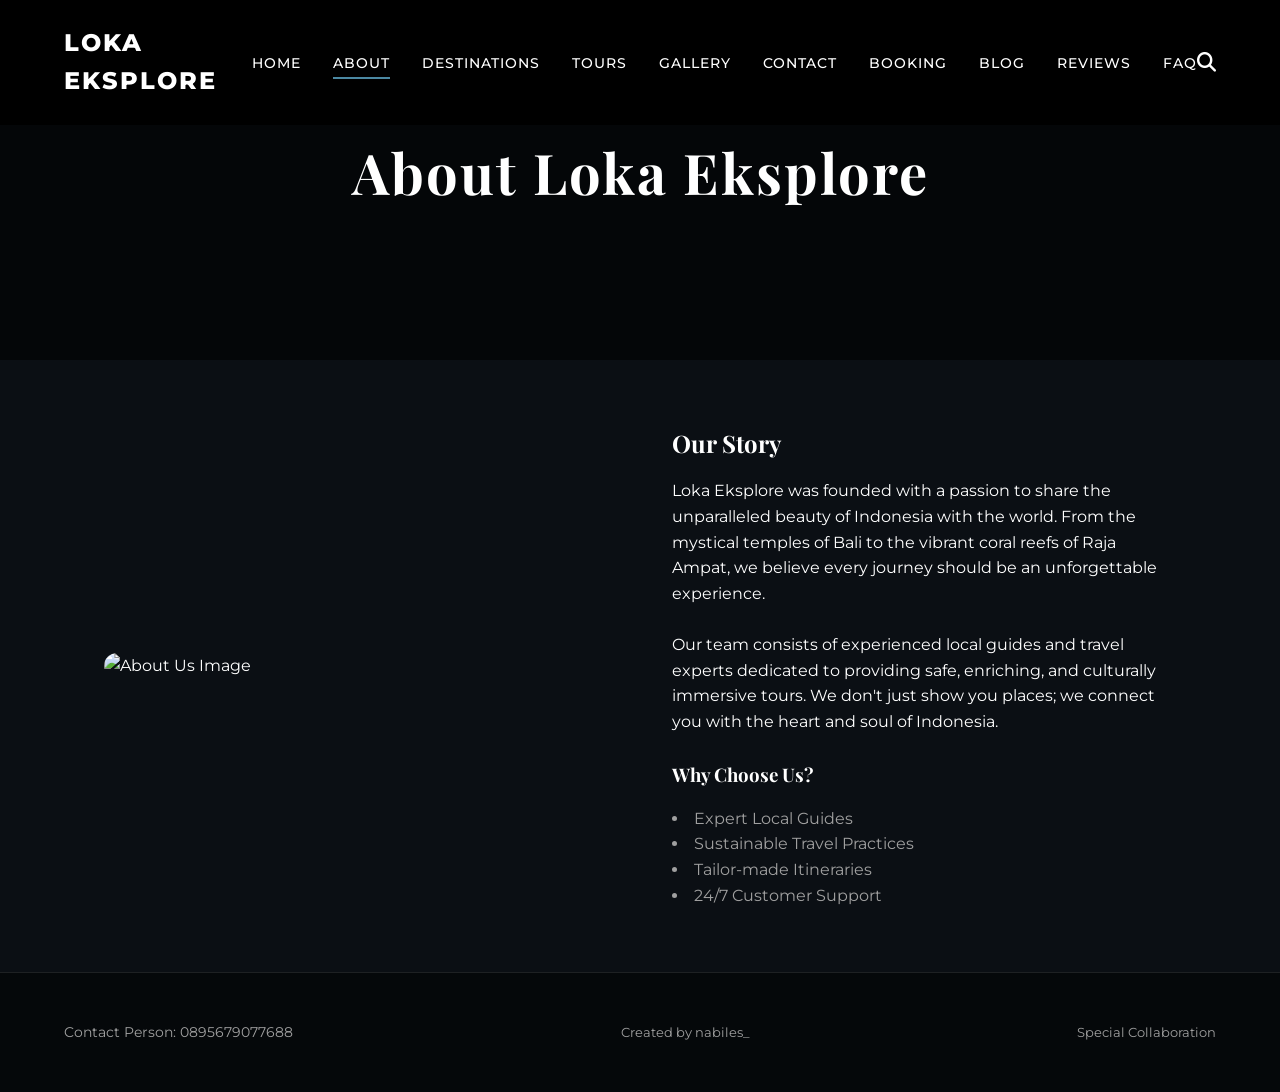
==== about.html @ 3d03f859 "feat: implement initial web pages and site styling for Loka Eksplore tourism platform" ====
<!DOCTYPE html>
<html lang="en">
<head>
    <meta charset="UTF-8">
    <meta name="viewport" content="width=device-width, initial-scale=1.0">
    <title>About Us | Loka Eksplore</title>
    <link rel="stylesheet" href="css/styles.css">
    <link rel="stylesheet" href="https://cdnjs.cloudflare.com/ajax/libs/font-awesome/6.4.0/css/all.min.css">
</head>
<body>

    <header style="background: rgba(0,0,0,0.9);">
        <div class="logo">Loka Eksplore</div>
        <nav>
            <ul>
                <li><a href="index.html">Home</a></li>
                <li><a href="about.html" class="active">About</a></li>
                <li><a href="destinations.html">Destinations</a></li>
                <li><a href="tours.html">Tours</a></li>
                <li><a href="gallery.html">Gallery</a></li>
                <li><a href="contact.html">Contact</a></li>
                <li><a href="booking.html">Booking</a></li>
                <li><a href="blog.html">Blog</a></li>
                <li><a href="reviews.html">Reviews</a></li>
                <li><a href="faq.html">FAQ</a></li>
            </ul>
        </nav>
        <div class="search-icon"><i class="fas fa-search"></i></div>
    </header>

    <main>
        <section class="inner-header" style="background-image: url('https://images.unsplash.com/photo-1555400038-63f5ba517a47?auto=format&fit=crop&w=1920&q=80');">
            <h1>About Loka Eksplore</h1>
        </section>

        <section class="container">
            <div style="display: flex; gap: 4rem; align-items: center; flex-wrap: wrap;">
                <div style="flex: 1; min-width: 300px;">
                    <img src="https://images.unsplash.com/photo-1518548419970-58e3b4079ab2?auto=format&fit=crop&w=800&q=80" alt="About Us Image" style="border-radius: 15px;">
                </div>
                <div style="flex: 1; min-width: 300px;">
                    <h2>Our Story</h2>
                    <p>Loka Eksplore was founded with a passion to share the unparalleled beauty of Indonesia with the world. From the mystical temples of Bali to the vibrant coral reefs of Raja Ampat, we believe every journey should be an unforgettable experience.</p>
                    <br>
                    <p>Our team consists of experienced local guides and travel experts dedicated to providing safe, enriching, and culturally immersive tours. We don't just show you places; we connect you with the heart and soul of Indonesia.</p>
                    <br>
                    <h3>Why Choose Us?</h3>
                    <ul style="list-style-position: inside; margin-top: 1rem; color: var(--text-secondary);">
                        <li>Expert Local Guides</li>
                        <li>Sustainable Travel Practices</li>
                        <li>Tailor-made Itineraries</li>
                        <li>24/7 Customer Support</li>
                    </ul>
                </div>
            </div>
        </section>
    </main>

    <footer>
        <div class="footer-contact">Contact Person: 0895679077688</div>
        <div class="footer-credits">Created by nabiles_</div>
        <div class="footer-credits">Special Collaboration</div>
    </footer>

</body>
</html>
---- css/styles.css ----
@import url('https://fonts.googleapis.com/css2?family=Montserrat:wght@300;400;500;600;700;800&family=Playfair+Display:wght@700&display=swap');

:root {
  --bg-color: #0b0f14;
  --text-primary: #ffffff;
  --text-secondary: #a0a0a0;
  --accent-color: #4b88a2;
  --accent-hover: #3a6b82;
  --glass-bg: rgba(255, 255, 255, 0.05);
  --glass-border: rgba(255, 255, 255, 0.1);
  --glass-blur: blur(10px);
  --font-main: 'Montserrat', sans-serif;
  --font-heading: 'Playfair Display', serif;
}

* {
  margin: 0;
  padding: 0;
  box-sizing: border-box;
}

html {
  scroll-behavior: smooth;
}

body {
  font-family: var(--font-main);
  background-color: var(--bg-color);
  color: var(--text-primary);
  line-height: 1.6;
  overflow-x: hidden;
}

/* Typography */
h1, h2, h3, h4, h5, h6 {
  font-family: var(--font-heading);
  font-weight: 700;
  margin-bottom: 1rem;
}

a {
  text-decoration: none;
  color: inherit;
  transition: color 0.3s ease;
}

a:hover {
  color: var(--accent-color);
}

img, video {
  max-width: 100%;
  height: auto;
  display: block;
}

/* Navigation */
header {
  position: fixed;
  top: 0;
  left: 0;
  width: 100%;
  padding: 1.5rem 5%;
  display: flex;
  justify-content: space-between;
  align-items: center;
  z-index: 1000;
  background: linear-gradient(to bottom, rgba(0,0,0,0.8), transparent);
  transition: background 0.3s ease;
}

.logo {
  font-size: 1.5rem;
  font-weight: 800;
  letter-spacing: 2px;
  text-transform: uppercase;
  color: #fff;
}

nav ul {
  display: flex;
  list-style: none;
  gap: 2rem;
}

nav a {
  font-size: 0.9rem;
  font-weight: 500;
  text-transform: uppercase;
  letter-spacing: 1px;
}

nav a.active {
  border-bottom: 2px solid var(--accent-color);
  padding-bottom: 5px;
}

.search-icon {
  font-size: 1.2rem;
  cursor: pointer;
}

/* Hero Section */
.hero {
  position: relative;
  height: 100vh;
  display: flex;
  flex-direction: column;
  justify-content: center;
  padding: 0 5%;
  background-image: url('https://images.unsplash.com/photo-1518548419970-58e3b4079ab2?auto=format&fit=crop&w=1920&q=80');
  background-size: cover;
  background-position: center;
  background-attachment: fixed;
}

.hero::before {
  content: '';
  position: absolute;
  top: 0; left: 0; width: 100%; height: 100%;
  background: linear-gradient(to right, rgba(0,0,0,0.7) 0%, rgba(0,0,0,0.2) 100%);
}

.hero-content {
  position: relative;
  z-index: 2;
  max-width: 800px;
}

.hero h1 {
  font-size: 5rem;
  line-height: 1.1;
  text-transform: uppercase;
  margin-bottom: 1.5rem;
  font-family: var(--font-main); /* Match image reference */
  font-weight: 800;
}

.hero p {
  font-size: 1.1rem;
  max-width: 600px;
  color: #e0e0e0;
  margin-bottom: 2rem;
}

/* Glassmorphism Search/Filter Bar */
.filter-bar {
  display: flex;
  align-items: center;
  background: var(--glass-bg);
  backdrop-filter: var(--glass-blur);
  -webkit-backdrop-filter: var(--glass-blur);
  border: 1px solid var(--glass-border);
  border-radius: 50px;
  padding: 0.5rem;
  width: max-content;
  margin: 2rem auto;
  position: relative;
  z-index: 10;
  transform: translateY(-50%);
}

.filter-item {
  padding: 1rem 2rem;
  border-right: 1px solid var(--glass-border);
  font-size: 0.9rem;
  font-weight: 600;
  text-transform: uppercase;
  cursor: pointer;
}

.filter-item:last-child {
  border-right: none;
}

.filter-btn {
  background: var(--accent-color);
  color: #fff;
  border: none;
  padding: 1rem 2rem;
  border-radius: 50px;
  font-weight: 600;
  text-transform: uppercase;
  cursor: pointer;
  transition: background 0.3s ease;
  margin-left: 1rem;
}

.filter-btn:hover {
  background: var(--accent-hover);
}

/* Scroll Card Area */
.scrolling-destinations {
  padding: 5rem 5%;
  background-color: var(--bg-color);
}

.scroll-container {
  display: flex;
  overflow-x: auto;
  scroll-snap-type: x mandatory;
  gap: 2rem;
  padding-bottom: 2rem;
  /* Hide scrollbar */
  scrollbar-width: none; /* Firefox */
}

.scroll-container::-webkit-scrollbar {
  display: none; /* Safari and Chrome */
}

.card {
  flex: 0 0 calc(33.333% - 1.33rem);
  scroll-snap-align: start;
  position: relative;
  border-radius: 15px;
  overflow: hidden;
  min-width: 300px;
  aspect-ratio: 3/4;
  cursor: pointer;
  transition: transform 0.3s ease;
}

.card:hover {
  transform: translateY(-10px);
}

.card img {
  width: 100%;
  height: 100%;
  object-fit: cover;
  transition: transform 0.5s ease;
}

.card:hover img {
  transform: scale(1.05);
}

.card-info {
  position: absolute;
  bottom: 0;
  left: 0;
  width: 100%;
  padding: 2rem 1.5rem;
  background: linear-gradient(to top, rgba(0,0,0,0.9), transparent);
}

.card-info h3 {
  font-size: 1.5rem;
  margin-bottom: 0.5rem;
  font-family: var(--font-main);
}

/* Video Section */
.video-section {
  padding: 5rem 5%;
  display: grid;
  grid-template-columns: 1fr 1fr;
  gap: 4rem;
  align-items: center;
}

.video-text h2 {
  font-size: 4rem;
  line-height: 1.1;
  text-transform: uppercase;
  font-family: var(--font-main);
  font-weight: 800;
  margin-bottom: 1.5rem;
}

.video-grid {
  display: grid;
  grid-template-rows: 1fr 1fr;
  gap: 1.5rem;
}

.video-card {
  position: relative;
  border-radius: 15px;
  overflow: hidden;
  aspect-ratio: 16/9;
}

.video-card img {
  width: 100%;
  height: 100%;
  object-fit: cover;
}

.play-btn {
  position: absolute;
  top: 50%;
  left: 50%;
  transform: translate(-50%, -50%);
  width: 60px;
  height: 60px;
  border: 2px solid #fff;
  border-radius: 50%;
  display: flex;
  justify-content: center;
  align-items: center;
  cursor: pointer;
  background: rgba(0,0,0,0.3);
  backdrop-filter: blur(5px);
  transition: all 0.3s ease;
}

.play-btn::after {
  content: '';
  width: 0;
  height: 0;
  border-top: 10px solid transparent;
  border-bottom: 10px solid transparent;
  border-left: 15px solid #fff;
  margin-left: 5px;
}

.play-btn:hover {
  background: var(--accent-color);
  border-color: var(--accent-color);
}

/* Generic Inner Page Header */
.inner-header {
  height: 40vh;
  display: flex;
  justify-content: center;
  align-items: center;
  background-size: cover;
  background-position: center;
  position: relative;
  text-align: center;
}

.inner-header::before {
  content: '';
  position: absolute;
  top: 0; left: 0; width: 100%; height: 100%;
  background: rgba(0,0,0,0.6);
}

.inner-header h1 {
  position: relative;
  z-index: 2;
  font-size: 3.5rem;
  letter-spacing: 2px;
}

/* Container for standard pages */
.container {
  max-width: 1200px;
  margin: 0 auto;
  padding: 4rem 5%;
}

/* Grids */
.grid-3 {
  display: grid;
  grid-template-columns: repeat(auto-fit, minmax(300px, 1fr));
  gap: 2rem;
}

/* Forms */
.form-container {
  background: var(--glass-bg);
  backdrop-filter: var(--glass-blur);
  border: 1px solid var(--glass-border);
  padding: 3rem;
  border-radius: 15px;
  max-width: 600px;
  margin: 0 auto;
}

.form-group {
  margin-bottom: 1.5rem;
}

.form-group label {
  display: block;
  margin-bottom: 0.5rem;
  font-weight: 500;
  color: var(--text-secondary);
}

.form-group input,
.form-group textarea,
.form-group select {
  width: 100%;
  padding: 1rem;
  background: rgba(255, 255, 255, 0.05);
  border: 1px solid var(--glass-border);
  border-radius: 8px;
  color: #fff;
  font-family: inherit;
  transition: border-color 0.3s ease;
}

.form-group input:focus,
.form-group textarea:focus,
.form-group select:focus {
  outline: none;
  border-color: var(--accent-color);
}

.btn-submit {
  width: 100%;
  padding: 1rem;
  background: var(--accent-color);
  color: #fff;
  border: none;
  border-radius: 8px;
  font-size: 1rem;
  font-weight: 600;
  cursor: pointer;
  transition: background 0.3s ease;
}

.btn-submit:hover {
  background: var(--accent-hover);
}

/* Tables for Booking/Tours details */
.data-table {
  width: 100%;
  border-collapse: collapse;
  margin-top: 2rem;
}

.data-table th, .data-table td {
  padding: 1rem;
  text-align: left;
  border-bottom: 1px solid var(--glass-border);
}

.data-table th {
  background: rgba(255,255,255,0.05);
  color: var(--accent-color);
}

/* Footer */
footer {
  background-color: #05080a;
  padding: 3rem 5%;
  display: flex;
  justify-content: space-between;
  align-items: center;
  border-top: 1px solid var(--glass-border);
  flex-wrap: wrap;
  gap: 1rem;
}

.footer-contact {
  font-size: 0.9rem;
  color: var(--text-secondary);
}

.footer-credits {
  font-size: 0.8rem;
  color: var(--text-secondary);
}

/* Responsive */
@media (max-width: 900px) {
  .hero h1 { font-size: 3.5rem; }
  .video-section { grid-template-columns: 1fr; }
  .filter-bar { flex-direction: column; width: 90%; border-radius: 15px; }
  .filter-item { border-right: none; border-bottom: 1px solid var(--glass-border); width: 100%; text-align: center; }
  .filter-btn { margin: 1rem 0 0 0; width: 100%; }
}

@media (max-width: 768px) {
  nav ul { display: none; /* Simplification for mobile, usually needs JS toggle */ }
  .card { flex: 0 0 calc(100% - 2rem); }
}
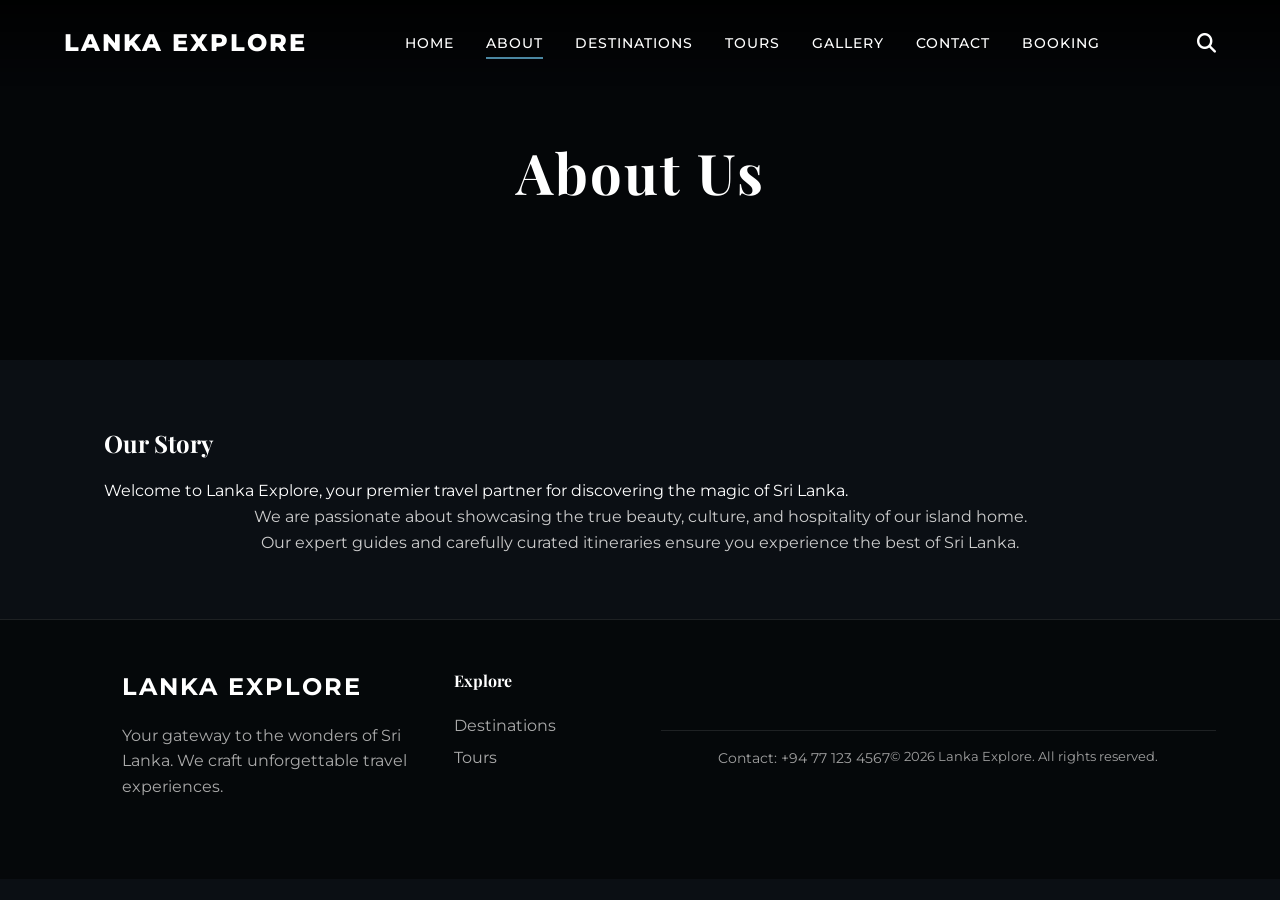
==== commit bf02433a: "feat: add site navigation pages including booking, tours, reviews, and blog sections" ====
--- a/about.html
+++ b/about.html
@@ -3,14 +3,14 @@
 <head>
     <meta charset="UTF-8">
     <meta name="viewport" content="width=device-width, initial-scale=1.0">
-    <title>About Us | Loka Eksplore</title>
+    <title>About Us | Lanka Explore</title>
     <link rel="stylesheet" href="css/styles.css">
     <link rel="stylesheet" href="https://cdnjs.cloudflare.com/ajax/libs/font-awesome/6.4.0/css/all.min.css">
 </head>
 <body>
 
-    <header style="background: rgba(0,0,0,0.9);">
-        <div class="logo">Loka Eksplore</div>
+    <header>
+        <div class="logo">Lanka Explore</div>
         <nav>
             <ul>
                 <li><a href="index.html">Home</a></li>
@@ -20,47 +20,45 @@
                 <li><a href="gallery.html">Gallery</a></li>
                 <li><a href="contact.html">Contact</a></li>
                 <li><a href="booking.html">Booking</a></li>
-                <li><a href="blog.html">Blog</a></li>
-                <li><a href="reviews.html">Reviews</a></li>
-                <li><a href="faq.html">FAQ</a></li>
             </ul>
         </nav>
         <div class="search-icon"><i class="fas fa-search"></i></div>
     </header>
 
     <main>
-        <section class="inner-header" style="background-image: url('https://images.unsplash.com/photo-1555400038-63f5ba517a47?auto=format&fit=crop&w=1920&q=80');">
-            <h1>About Loka Eksplore</h1>
+        <section class="inner-header" style="background-image: url('https://upload.wikimedia.org/wikipedia/commons/thumb/e/eb/SL_Kandy_asv2020-01_img33_Sacred_Tooth_Temple.jpg/1920px-SL_Kandy_asv2020-01_img33_Sacred_Tooth_Temple.jpg');">
+            <h1>About Us</h1>
         </section>
 
         <section class="container">
-            <div style="display: flex; gap: 4rem; align-items: center; flex-wrap: wrap;">
-                <div style="flex: 1; min-width: 300px;">
-                    <img src="https://images.unsplash.com/photo-1518548419970-58e3b4079ab2?auto=format&fit=crop&w=800&q=80" alt="About Us Image" style="border-radius: 15px;">
-                </div>
-                <div style="flex: 1; min-width: 300px;">
-                    <h2>Our Story</h2>
-                    <p>Loka Eksplore was founded with a passion to share the unparalleled beauty of Indonesia with the world. From the mystical temples of Bali to the vibrant coral reefs of Raja Ampat, we believe every journey should be an unforgettable experience.</p>
-                    <br>
-                    <p>Our team consists of experienced local guides and travel experts dedicated to providing safe, enriching, and culturally immersive tours. We don't just show you places; we connect you with the heart and soul of Indonesia.</p>
-                    <br>
-                    <h3>Why Choose Us?</h3>
-                    <ul style="list-style-position: inside; margin-top: 1rem; color: var(--text-secondary);">
-                        <li>Expert Local Guides</li>
-                        <li>Sustainable Travel Practices</li>
-                        <li>Tailor-made Itineraries</li>
-                        <li>24/7 Customer Support</li>
-                    </ul>
-                </div>
+            <div class="section-title">
+                <h2>Our Story</h2>
+                <p>Welcome to Lanka Explore, your premier travel partner for discovering the magic of Sri Lanka.</p>
+            </div>
+            <div style="max-width: 800px; margin: 0 auto; text-align: center; color: #ccc;">
+                <p>We are passionate about showcasing the true beauty, culture, and hospitality of our island home. Our expert guides and carefully curated itineraries ensure you experience the best of Sri Lanka.</p>
             </div>
         </section>
     </main>
 
     <footer>
-        <div class="footer-contact">Contact Person: 0895679077688</div>
-        <div class="footer-credits">Created by nabiles_</div>
-        <div class="footer-credits">Special Collaboration</div>
+        <div class="footer-content" style="display:flex; justify-content:space-between; flex-wrap:wrap; gap:2rem; margin-bottom:2rem; padding:0 5%;">
+            <div class="footer-brand" style="max-width:300px;">
+                <span class="logo" style="color:white; font-size:1.5rem; font-weight:bold;">Lanka Explore</span>
+                <p style="color:#aaa; margin-top:1rem;">Your gateway to the wonders of Sri Lanka. We craft unforgettable travel experiences.</p>
+            </div>
+            <div class="footer-col">
+                <h4 style="color:white; margin-bottom:1rem;">Explore</h4>
+                <ul style="list-style:none; padding:0; line-height:2;">
+                    <li><a href="destinations.html" style="color:#aaa; text-decoration:none;">Destinations</a></li>
+                    <li><a href="tours.html" style="color:#aaa; text-decoration:none;">Tours</a></li>
+                </ul>
+            </div>
+        </div>
+        <div class="footer-bottom" style="display:flex; justify-content:space-between; border-top:1px solid rgba(255,255,255,0.1); padding:1rem 5% 0; color:#aaa; font-size:0.9rem;">
+            <div class="footer-contact">Contact: +94 77 123 4567</div>
+            <div class="footer-credits">&copy; 2026 Lanka Explore. All rights reserved.</div>
+        </div>
     </footer>
-
 </body>
 </html>
--- a/css/styles.css
+++ b/css/styles.css
@@ -107,40 +107,223 @@
   display: flex;
   flex-direction: column;
   justify-content: center;
+  align-items: center;
+  text-align: center;
   padding: 0 5%;
-  background-image: url('https://images.unsplash.com/photo-1518548419970-58e3b4079ab2?auto=format&fit=crop&w=1920&q=80');
-  background-size: cover;
-  background-position: center;
-  background-attachment: fixed;
+  overflow: hidden;
+  background-color: var(--bg-color);
+}
+
+.hero-video {
+  position: absolute;
+  top: 50%;
+  left: 50%;
+  min-width: 100%;
+  min-height: 100%;
+  width: auto;
+  height: auto;
+  object-fit: cover;
+  transform: translate(-50%, -50%);
+  z-index: 0;
+}
+
+.mute-btn {
+  position: absolute;
+  bottom: 40px;
+  right: 40px;
+  z-index: 10;
+  background: rgba(255, 255, 255, 0.1);
+  backdrop-filter: blur(10px);
+  -webkit-backdrop-filter: blur(10px);
+  border: 1px solid rgba(255,255,255,0.3);
+  color: white;
+  width: 50px;
+  height: 50px;
+  border-radius: 50%;
+  cursor: pointer;
+  display: flex;
+  justify-content: center;
+  align-items: center;
+  font-size: 1.2rem;
+  transition: all 0.3s ease;
+}
+
+.mute-btn:hover {
+  background: rgba(255, 255, 255, 0.3);
+  transform: scale(1.1);
 }
 
 .hero::before {
   content: '';
   position: absolute;
   top: 0; left: 0; width: 100%; height: 100%;
-  background: linear-gradient(to right, rgba(0,0,0,0.7) 0%, rgba(0,0,0,0.2) 100%);
+  background: rgba(0,0,0,0.5);
+  z-index: 1;
 }
 
 .hero-content {
   position: relative;
   z-index: 2;
-  max-width: 800px;
-}
-
-.hero h1 {
-  font-size: 5rem;
-  line-height: 1.1;
+  max-width: 900px;
+  display: flex;
+  flex-direction: column;
+  align-items: center;
+}
+
+.hero-badge {
+  display: inline-block;
+  padding: 8px 20px;
+  background: rgba(255, 255, 255, 0.1);
+  backdrop-filter: blur(10px);
+  -webkit-backdrop-filter: blur(10px);
+  border: 1px solid rgba(255, 255, 255, 0.2);
+  border-radius: 30px;
+  font-size: 0.9rem;
+  font-weight: 600;
+  text-transform: uppercase;
+  letter-spacing: 2px;
+  margin-bottom: 2rem;
+}
+
+.hero-title {
+  font-size: 6rem;
+  line-height: 1;
+  font-family: var(--font-main);
+  font-weight: 800;
   text-transform: uppercase;
   margin-bottom: 1.5rem;
-  font-family: var(--font-main); /* Match image reference */
+  text-shadow: 0 4px 20px rgba(0, 0, 0, 0.5);
+}
+
+.hero-title-sub {
+  display: block;
+  font-size: 2.5rem;
+  font-weight: 300;
+  letter-spacing: 15px;
+  margin-top: 10px;
+  margin-right: -15px;
+}
+
+.hero-subtitle {
+  font-size: 1.2rem;
+  color: #e0e0e0;
+  margin-bottom: 3rem;
+  max-width: 700px;
+  text-shadow: 0 2px 10px rgba(0, 0, 0, 0.5);
+}
+
+.hero-cta {
+  display: flex;
+  gap: 1.5rem;
+  margin-bottom: 4rem;
+  justify-content: center;
+}
+
+.btn-primary-hero {
+  background: var(--accent-color);
+  color: white;
+  padding: 15px 35px;
+  border-radius: 50px;
+  font-weight: 600;
+  text-transform: uppercase;
+  letter-spacing: 1px;
+  transition: all 0.3s ease;
+  display: flex;
+  align-items: center;
+  gap: 10px;
+}
+
+.btn-primary-hero:hover {
+  background: var(--accent-hover);
+  transform: translateY(-3px);
+  box-shadow: 0 10px 20px rgba(0, 0, 0, 0.3);
+}
+
+.btn-secondary-hero {
+  background: rgba(255, 255, 255, 0.1);
+  backdrop-filter: blur(10px);
+  -webkit-backdrop-filter: blur(10px);
+  border: 1px solid rgba(255, 255, 255, 0.2);
+  color: white;
+  padding: 15px 35px;
+  border-radius: 50px;
+  font-weight: 600;
+  text-transform: uppercase;
+  letter-spacing: 1px;
+  transition: all 0.3s ease;
+  display: flex;
+  align-items: center;
+  gap: 10px;
+}
+
+.btn-secondary-hero:hover {
+  background: rgba(255, 255, 255, 0.2);
+  transform: translateY(-3px);
+  box-shadow: 0 10px 20px rgba(0, 0, 0, 0.3);
+}
+
+.hero-stats {
+  display: flex;
+  gap: 2.5rem;
+  align-items: center;
+  background: rgba(0, 0, 0, 0.4);
+  backdrop-filter: blur(10px);
+  -webkit-backdrop-filter: blur(10px);
+  padding: 20px 40px;
+  border-radius: 20px;
+  border: 1px solid rgba(255, 255, 255, 0.1);
+  box-shadow: 0 10px 30px rgba(0,0,0,0.3);
+}
+
+.hero-stat {
+  display: flex;
+  flex-direction: column;
+}
+
+.stat-num {
+  font-size: 1.8rem;
   font-weight: 800;
-}
-
-.hero p {
-  font-size: 1.1rem;
-  max-width: 600px;
-  color: #e0e0e0;
-  margin-bottom: 2rem;
+  color: var(--accent-color);
+}
+
+.stat-label {
+  font-size: 0.8rem;
+  text-transform: uppercase;
+  letter-spacing: 1px;
+  color: #ccc;
+}
+
+.hero-stat-divider {
+  width: 1px;
+  height: 40px;
+  background: rgba(255, 255, 255, 0.2);
+}
+
+.hero-scroll-hint {
+  position: absolute;
+  bottom: 30px;
+  left: 50%;
+  transform: translateX(-50%);
+  display: flex;
+  flex-direction: column;
+  align-items: center;
+  gap: 10px;
+  z-index: 2;
+  opacity: 0.8;
+  animation: bounce 2s infinite;
+  font-size: 0.9rem;
+  text-transform: uppercase;
+  letter-spacing: 2px;
+}
+
+.hero-scroll-icon {
+  font-size: 1.5rem;
+}
+
+@keyframes bounce {
+  0%, 20%, 50%, 80%, 100% { transform: translateY(0) translateX(-50%); }
+  40% { transform: translateY(-10px) translateX(-50%); }
+  60% { transform: translateY(-5px) translateX(-50%); }
 }
 
 /* Glassmorphism Search/Filter Bar */
@@ -463,7 +646,11 @@
 
 /* Responsive */
 @media (max-width: 900px) {
-  .hero h1 { font-size: 3.5rem; }
+  .hero-title { font-size: 4rem; }
+  .hero-title-sub { font-size: 1.8rem; letter-spacing: 10px; margin-right: -10px; }
+  .hero-subtitle { font-size: 1rem; }
+  .hero-stats { flex-direction: column; gap: 1rem; padding: 15px; }
+  .hero-stat-divider { width: 100%; height: 1px; }
   .video-section { grid-template-columns: 1fr; }
   .filter-bar { flex-direction: column; width: 90%; border-radius: 15px; }
   .filter-item { border-right: none; border-bottom: 1px solid var(--glass-border); width: 100%; text-align: center; }
@@ -471,6 +658,10 @@
 }
 
 @media (max-width: 768px) {
+  .hero-title { font-size: 3rem; }
+  .hero-title-sub { font-size: 1.2rem; letter-spacing: 5px; margin-right: -5px; }
+  .hero-cta { flex-direction: column; width: 100%; }
+  .btn-primary-hero, .btn-secondary-hero { width: 100%; justify-content: center; }
   nav ul { display: none; /* Simplification for mobile, usually needs JS toggle */ }
   .card { flex: 0 0 calc(100% - 2rem); }
 }
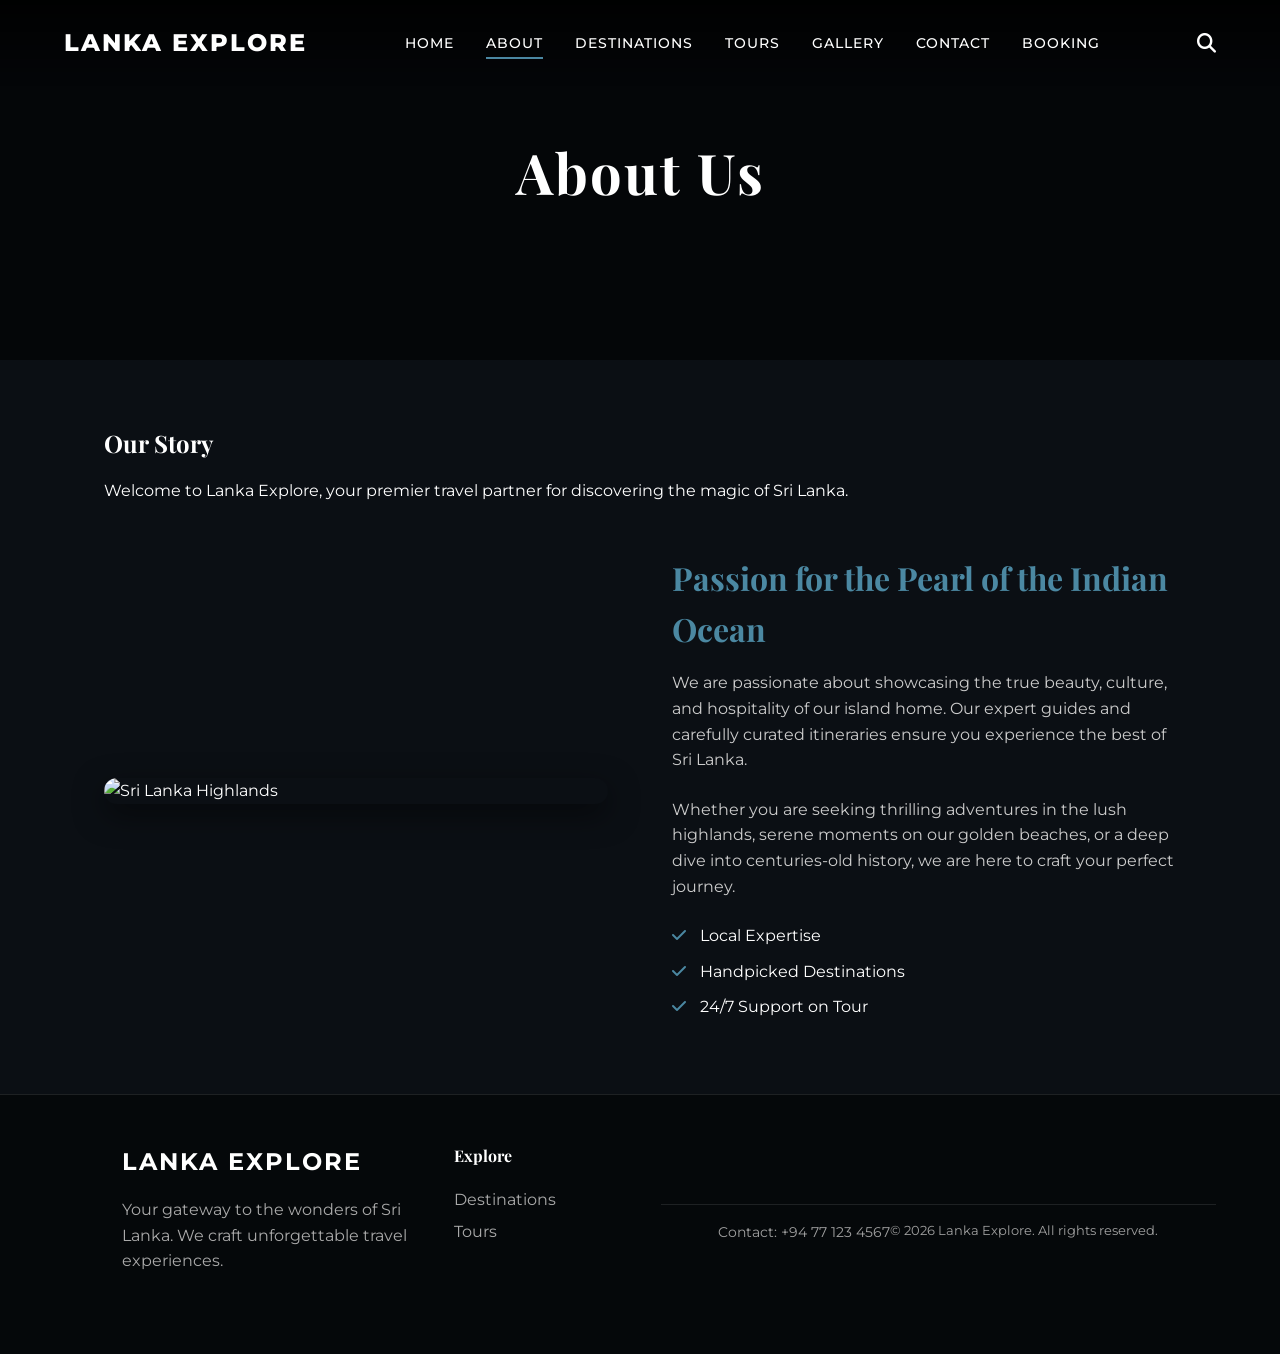
==== commit dcd1e062: "feat: update site pages with new layouts, responsive image grids, and blog article content" ====
--- a/about.html
+++ b/about.html
@@ -26,7 +26,7 @@
     </header>
 
     <main>
-        <section class="inner-header" style="background-image: url('https://upload.wikimedia.org/wikipedia/commons/thumb/e/eb/SL_Kandy_asv2020-01_img33_Sacred_Tooth_Temple.jpg/1920px-SL_Kandy_asv2020-01_img33_Sacred_Tooth_Temple.jpg');">
+        <section class="inner-header" style="background-image: url('https://upload.wikimedia.org/wikipedia/commons/thumb/e/e6/Sigiriya_%28141688197%29.jpeg/1920px-Sigiriya_%28141688197%29.jpeg');">
             <h1>About Us</h1>
         </section>
 
@@ -35,8 +35,21 @@
                 <h2>Our Story</h2>
                 <p>Welcome to Lanka Explore, your premier travel partner for discovering the magic of Sri Lanka.</p>
             </div>
-            <div style="max-width: 800px; margin: 0 auto; text-align: center; color: #ccc;">
-                <p>We are passionate about showcasing the true beauty, culture, and hospitality of our island home. Our expert guides and carefully curated itineraries ensure you experience the best of Sri Lanka.</p>
+            
+            <div style="display: grid; grid-template-columns: 1fr 1fr; gap: 4rem; align-items: center; margin-top: 3rem;">
+                <div>
+                    <img src="https://upload.wikimedia.org/wikipedia/commons/thumb/c/c6/NuwaraEliya_from_top.jpg/800px-NuwaraEliya_from_top.jpg" alt="Sri Lanka Highlands" style="border-radius: 15px; box-shadow: 0 10px 30px rgba(0,0,0,0.5);">
+                </div>
+                <div>
+                    <h3 style="font-size: 2rem; color: var(--accent-color); margin-bottom: 1rem;">Passion for the Pearl of the Indian Ocean</h3>
+                    <p style="color: #ccc; margin-bottom: 1.5rem;">We are passionate about showcasing the true beauty, culture, and hospitality of our island home. Our expert guides and carefully curated itineraries ensure you experience the best of Sri Lanka.</p>
+                    <p style="color: #ccc; margin-bottom: 1.5rem;">Whether you are seeking thrilling adventures in the lush highlands, serene moments on our golden beaches, or a deep dive into centuries-old history, we are here to craft your perfect journey.</p>
+                    <ul style="list-style: none; color: #fff;">
+                        <li style="margin-bottom: 10px;"><i class="fas fa-check" style="color: var(--accent-color); margin-right: 10px;"></i> Local Expertise</li>
+                        <li style="margin-bottom: 10px;"><i class="fas fa-check" style="color: var(--accent-color); margin-right: 10px;"></i> Handpicked Destinations</li>
+                        <li style="margin-bottom: 10px;"><i class="fas fa-check" style="color: var(--accent-color); margin-right: 10px;"></i> 24/7 Support on Tour</li>
+                    </ul>
+                </div>
             </div>
         </section>
     </main>
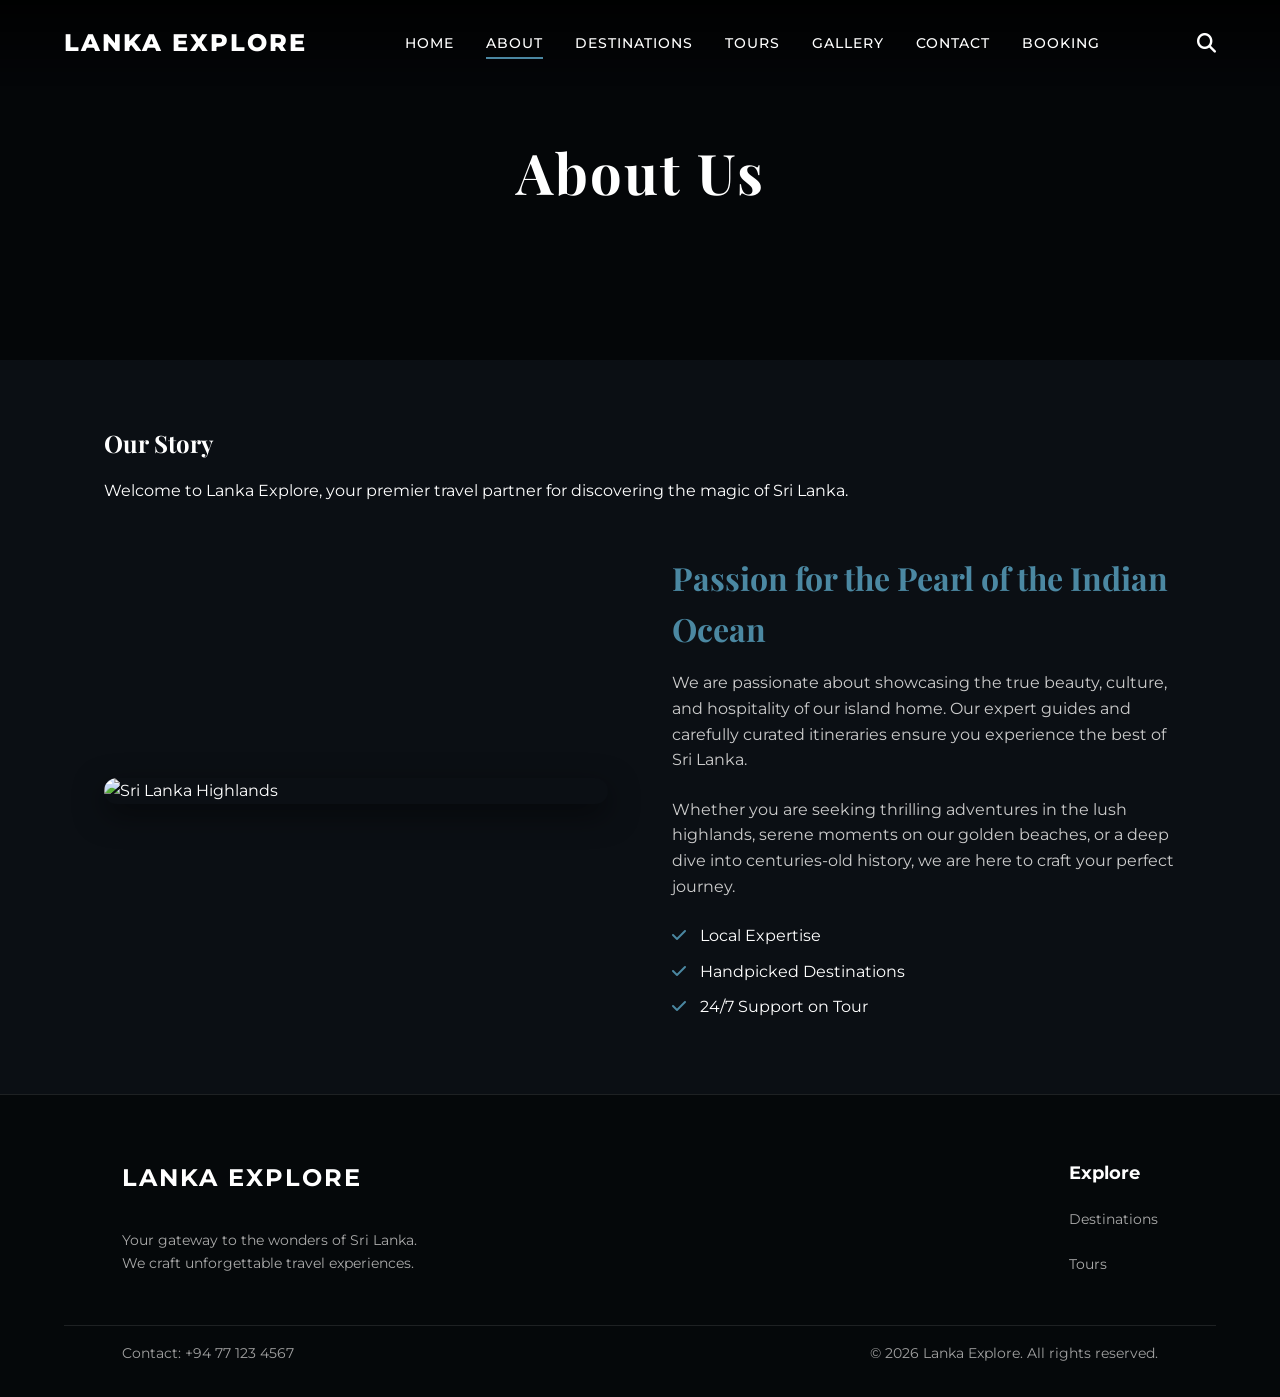
==== commit 4abd5d58: "refactor: update Wikimedia image source URLs to direct paths and initialize new external stylesheet." ====
--- a/about.html
+++ b/about.html
@@ -26,7 +26,7 @@
     </header>
 
     <main>
-        <section class="inner-header" style="background-image: url('https://upload.wikimedia.org/wikipedia/commons/thumb/e/e6/Sigiriya_%28141688197%29.jpeg/1920px-Sigiriya_%28141688197%29.jpeg');">
+        <section class="inner-header" style="background-image: url('https://upload.wikimedia.org/wikipedia/commons/e/e6/Sigiriya_%28141688197%29.jpeg');">
             <h1>About Us</h1>
         </section>
 
@@ -38,7 +38,7 @@
             
             <div style="display: grid; grid-template-columns: 1fr 1fr; gap: 4rem; align-items: center; margin-top: 3rem;">
                 <div>
-                    <img src="https://upload.wikimedia.org/wikipedia/commons/thumb/c/c6/NuwaraEliya_from_top.jpg/800px-NuwaraEliya_from_top.jpg" alt="Sri Lanka Highlands" style="border-radius: 15px; box-shadow: 0 10px 30px rgba(0,0,0,0.5);">
+                    <img src="https://upload.wikimedia.org/wikipedia/commons/c/c6/NuwaraEliya_from_top.jpg" alt="Sri Lanka Highlands" style="border-radius: 15px; box-shadow: 0 10px 30px rgba(0,0,0,0.5);">
                 </div>
                 <div>
                     <h3 style="font-size: 2rem; color: var(--accent-color); margin-bottom: 1rem;">Passion for the Pearl of the Indian Ocean</h3>
--- a/css/styles.css
+++ b/css/styles.css
@@ -625,11 +625,65 @@
 /* Footer */
 footer {
   background-color: #05080a;
-  padding: 3rem 5%;
+  padding: 4rem 5% 2rem;
+  border-top: 1px solid var(--glass-border);
+}
+
+.footer-content {
+  display: grid;
+  grid-template-columns: 2fr 1fr 1fr 1fr;
+  gap: 3rem;
+  margin-bottom: 3rem;
+}
+
+.footer-brand .logo {
+  font-size: 1.5rem;
+  font-weight: 800;
+  letter-spacing: 2px;
+  color: #fff;
+  display: inline-block;
+  margin-bottom: 1rem;
+}
+
+.footer-brand p {
+  color: var(--text-secondary);
+  font-size: 0.9rem;
+  line-height: 1.6;
+}
+
+.footer-col h4 {
+  color: #fff;
+  font-size: 1.1rem;
+  margin-bottom: 1.5rem;
+  font-family: var(--font-main);
+}
+
+.footer-col ul {
+  list-style: none;
+  padding: 0;
+}
+
+.footer-col ul li {
+  margin-bottom: 0.8rem;
+}
+
+.footer-col ul li a {
+  color: var(--text-secondary);
+  text-decoration: none;
+  font-size: 0.9rem;
+  transition: color 0.3s ease;
+}
+
+.footer-col ul li a:hover {
+  color: var(--accent-color);
+}
+
+.footer-bottom {
   display: flex;
   justify-content: space-between;
   align-items: center;
-  border-top: 1px solid var(--glass-border);
+  padding-top: 2rem;
+  border-top: 1px solid rgba(255,255,255,0.1);
   flex-wrap: wrap;
   gap: 1rem;
 }
@@ -640,8 +694,24 @@
 }
 
 .footer-credits {
-  font-size: 0.8rem;
+  font-size: 0.9rem;
   color: var(--text-secondary);
+}
+
+@media (max-width: 900px) {
+  .footer-content {
+    grid-template-columns: 1fr 1fr;
+  }
+}
+
+@media (max-width: 600px) {
+  .footer-content {
+    grid-template-columns: 1fr;
+  }
+  .footer-bottom {
+    flex-direction: column;
+    text-align: center;
+  }
 }
 
 /* Responsive */
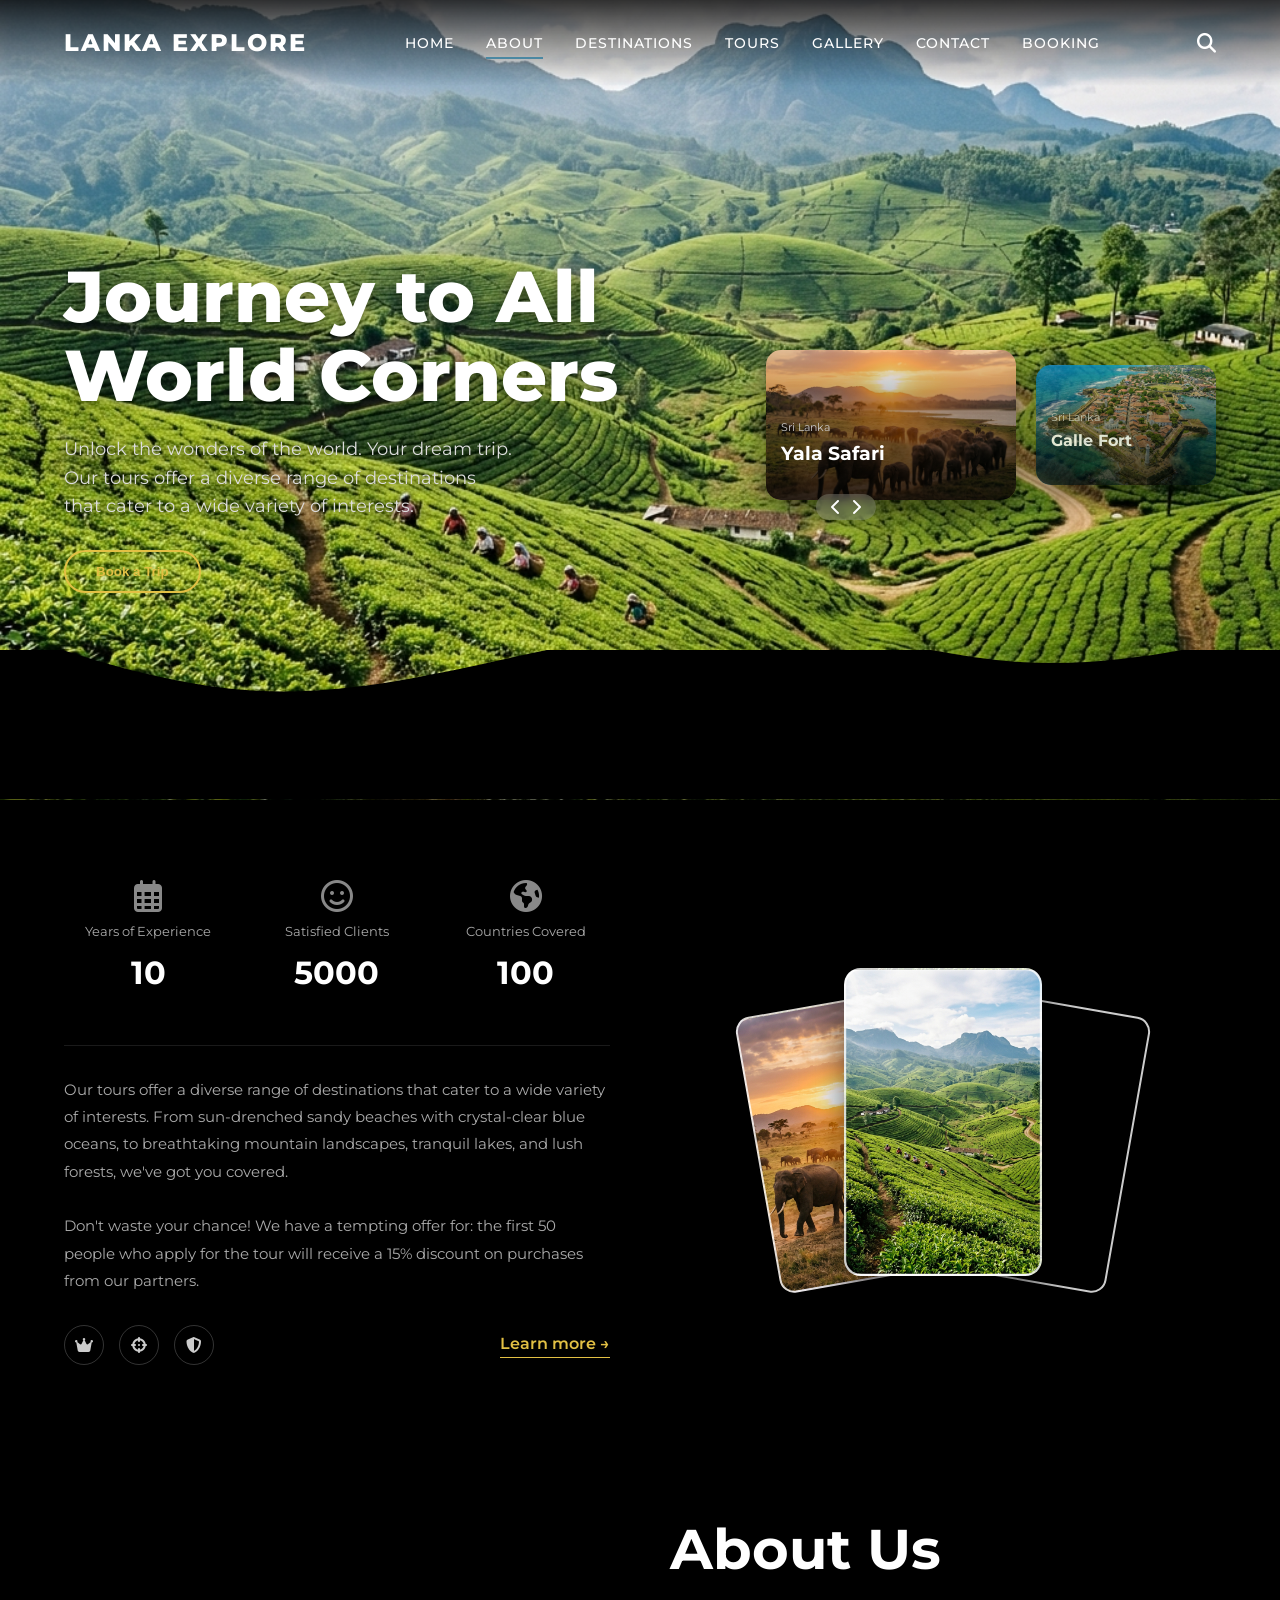
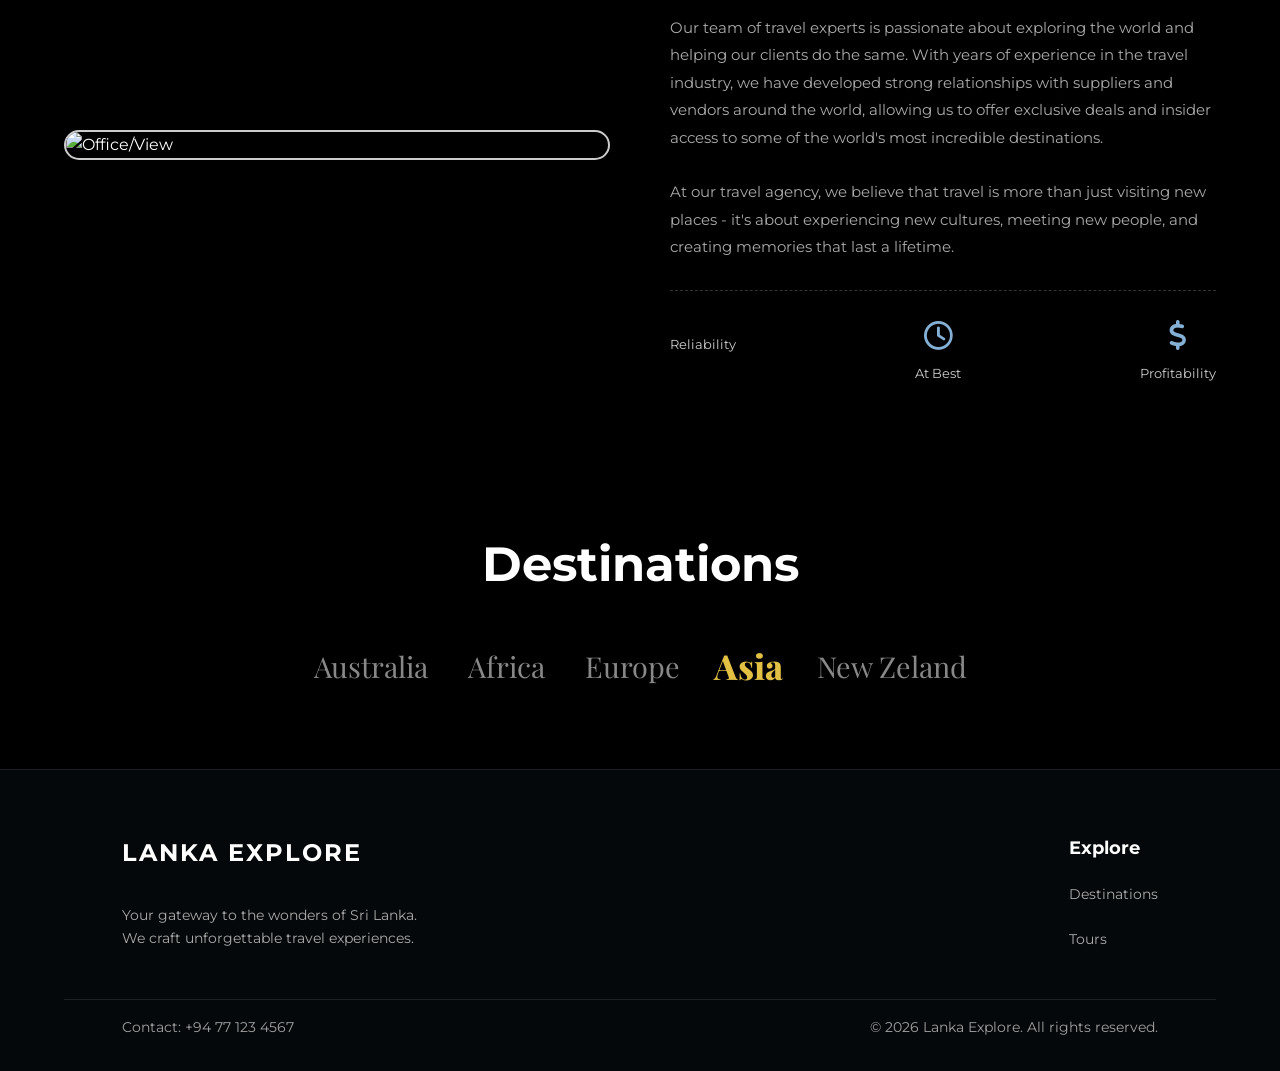
==== commit 6e267c37: "enhancement 2" ====
--- a/about.html
+++ b/about.html
@@ -25,31 +25,346 @@
         <div class="search-icon"><i class="fas fa-search"></i></div>
     </header>
 
-    <main>
-        <section class="inner-header" style="background-image: url('https://upload.wikimedia.org/wikipedia/commons/e/e6/Sigiriya_%28141688197%29.jpeg');">
-            <h1>About Us</h1>
+    <main style="background-color: #000000; color: #fff;">
+        <style>
+            body.page-with-bg { background: #000000 !important; }
+            .page-bg-overlay { display: none !important; }
+            
+            /* HERO SECTION */
+            .about-hero {
+                position: relative;
+                min-height: 800px;
+                padding: 150px 5% 100px;
+                background: url('assert/srilanka_greenery.png') center/cover;
+                display: flex;
+                align-items: center;
+                overflow: hidden;
+            }
+            .about-hero::after {
+                content: '';
+                position: absolute;
+                bottom: 0; left: 0; width: 100%; height: 150px;
+                background: url('data:image/svg+xml;utf8,<svg viewBox="0 0 1440 320" xmlns="http://www.w3.org/2000/svg"><path fill="%23000000" fill-opacity="1" d="M0,128L48,144C96,160,192,192,288,197.3C384,203,480,181,576,160C672,139,768,117,864,122.7C960,128,1056,160,1152,165.3C1248,171,1344,149,1392,138.7L1440,128L1440,320L1392,320C1344,320,1248,320,1152,320C1056,320,960,320,864,320C768,320,672,320,576,320C480,320,384,320,288,320C192,320,96,320,48,320L0,320Z"></path></svg>') bottom/cover no-repeat;
+                z-index: 2;
+            }
+            .about-hero-content {
+                position: relative;
+                z-index: 3;
+                width: 100%;
+                display: flex;
+                justify-content: space-between;
+                align-items: center;
+                flex-wrap: wrap;
+                gap: 50px;
+            }
+            .about-hero-left {
+                flex: 1;
+                min-width: 300px;
+                max-width: 600px;
+            }
+            .about-hero-title {
+                font-size: 4.5rem;
+                font-family: var(--font-main);
+                font-weight: 800;
+                line-height: 1.1;
+                margin-bottom: 20px;
+                text-shadow: 0 4px 15px rgba(0,0,0,0.5);
+            }
+            .about-hero-desc {
+                font-size: 1.1rem;
+                color: #ddd;
+                line-height: 1.6;
+                margin-bottom: 30px;
+                max-width: 450px;
+                text-shadow: 0 2px 10px rgba(0,0,0,0.8);
+            }
+            .btn-outline-yellow {
+                border: 2px solid #e2c044;
+                color: #e2c044;
+                background: transparent;
+                padding: 12px 30px;
+                border-radius: 30px;
+                font-weight: 600;
+                cursor: pointer;
+                transition: all 0.3s ease;
+            }
+            .btn-outline-yellow:hover {
+                background: #e2c044;
+                color: #000;
+            }
+            
+            .about-hero-slider {
+                display: flex;
+                gap: 20px;
+                align-items: center;
+                position: relative;
+            }
+            .slider-card {
+                width: 250px;
+                height: 150px;
+                border-radius: 15px;
+                background-size: cover;
+                background-position: center;
+                box-shadow: 0 10px 30px rgba(0,0,0,0.6);
+                position: relative;
+                overflow: hidden;
+            }
+            .slider-card.small {
+                width: 180px;
+                height: 120px;
+                opacity: 0.8;
+            }
+            .slider-card-content {
+                position: absolute;
+                bottom: 15px; left: 15px;
+                z-index: 2;
+            }
+            .slider-card::before {
+                content: '';
+                position: absolute; top:0; left:0; width:100%; height:100%;
+                background: linear-gradient(to top, rgba(0,0,0,0.8), transparent);
+            }
+            .slider-controls {
+                position: absolute;
+                bottom: -20px;
+                left: 50px;
+                background: rgba(255,255,255,0.2);
+                backdrop-filter: blur(5px);
+                border-radius: 20px;
+                padding: 5px 15px;
+                display: flex;
+                gap: 10px;
+                z-index: 10;
+            }
+            .slider-controls i { cursor: pointer; color: #fff; }
+
+            /* STATS SECTION */
+            .stats-section {
+                padding: 80px 5%;
+                display: grid;
+                grid-template-columns: 1fr 1fr;
+                gap: 60px;
+                align-items: center;
+            }
+            .stats-grid {
+                display: grid;
+                grid-template-columns: repeat(3, 1fr);
+                gap: 20px;
+                text-align: center;
+                margin-bottom: 30px;
+                padding-bottom: 30px;
+                border-bottom: 1px solid rgba(255,255,255,0.1);
+            }
+            .stats-grid i { font-size: 2rem; color: #888; margin-bottom: 10px; }
+            .stats-grid p { font-size: 0.8rem; color: #aaa; margin-bottom: 5px; }
+            .stats-grid h3 { font-size: 2rem; color: #fff; font-family: var(--font-main); }
+            
+            .stats-desc {
+                color: #aaa;
+                line-height: 1.8;
+                font-size: 0.95rem;
+                margin-bottom: 30px;
+            }
+            .stats-footer {
+                display: flex;
+                justify-content: space-between;
+                align-items: center;
+            }
+            .stats-icons { display: flex; gap: 15px; }
+            .stats-icons i {
+                width: 40px; height: 40px;
+                border-radius: 50%;
+                border: 1px solid rgba(255,255,255,0.2);
+                display: flex; justify-content: center; align-items: center;
+                color: #ccc;
+            }
+            .learn-more { color: #e2c044; font-weight: 600; text-decoration: none; border-bottom: 1px solid #e2c044; }
+
+            /* FAN CARDS */
+            .fan-cards-container {
+                position: relative;
+                height: 400px;
+                display: flex;
+                justify-content: center;
+                align-items: center;
+            }
+            .fan-card {
+                width: 180px;
+                height: 280px;
+                border-radius: 15px;
+                background-size: cover;
+                background-position: center;
+                position: absolute;
+                box-shadow: 0 15px 35px rgba(0,0,0,0.6);
+                border: 2px solid rgba(255,255,255,0.8);
+                transition: transform 0.3s ease;
+            }
+            .fan-card:nth-child(1) { transform: translateX(-100px) rotate(-10deg) translateY(20px); z-index: 1; }
+            .fan-card:nth-child(2) { transform: scale(1.1); z-index: 3; }
+            .fan-card:nth-child(3) { transform: translateX(100px) rotate(10deg) translateY(20px); z-index: 2; }
+            .fan-card:hover { transform: scale(1.15) translateY(-10px); z-index: 10; border-color: #e2c044; }
+
+            /* ABOUT US SECTION */
+            .about-block {
+                padding: 60px 5%;
+                display: grid;
+                grid-template-columns: 1fr 1fr;
+                gap: 60px;
+                align-items: center;
+            }
+            .about-image {
+                width: 100%;
+                border-radius: 20px;
+                border: 2px solid rgba(255,255,255,0.8);
+                box-shadow: 0 20px 50px rgba(0,0,0,0.5);
+            }
+            .about-text h2 {
+                font-size: 3.5rem;
+                font-family: var(--font-main);
+                margin-bottom: 20px;
+                color: #fff;
+            }
+            .about-text p {
+                color: #aaa;
+                line-height: 1.8;
+                font-size: 0.95rem;
+                margin-bottom: 30px;
+            }
+            .about-features {
+                display: flex;
+                justify-content: space-between;
+                border-top: 1px dashed rgba(255,255,255,0.2);
+                padding-top: 30px;
+            }
+            .feature-item { text-align: center; color: #ccc; }
+            .feature-item i { font-size: 1.8rem; color: #85b0d6; margin-bottom: 10px; display: block; }
+            .feature-item span { font-size: 0.8rem; }
+
+            /* DESTINATIONS ROW */
+            .dest-row {
+                padding: 80px 5%;
+                text-align: center;
+            }
+            .dest-row h2 {
+                font-size: 3rem;
+                font-family: var(--font-main);
+                margin-bottom: 40px;
+            }
+            .dest-list {
+                display: flex;
+                justify-content: center;
+                gap: 40px;
+                flex-wrap: wrap;
+                font-family: var(--font-heading);
+                font-size: 1.8rem;
+            }
+            .dest-list span { color: #888; cursor: pointer; transition: color 0.3s; }
+            .dest-list span:hover { color: #fff; }
+            .dest-list span.active { color: #e2c044; font-weight: 800; transform: scale(1.2); }
+        </style>
+
+        <!-- Hero Section -->
+        <section class="about-hero">
+            <div class="about-hero-content">
+                <div class="about-hero-left">
+                    <h1 class="about-hero-title">Journey to All World Corners</h1>
+                    <p class="about-hero-desc">Unlock the wonders of the world. Your dream trip. Our tours offer a diverse range of destinations that cater to a wide variety of interests.</p>
+                    <button class="btn-outline-yellow">Book a Trip</button>
+                </div>
+                <div class="about-hero-slider">
+                    <div class="slider-card" style="background-image: url('assert/srilanka_wildlife.png');">
+                        <div class="slider-card-content">
+                            <span style="font-size: 0.7rem; color: #ccc;">Sri Lanka</span>
+                            <h4 style="color: #fff; font-family: var(--font-main); font-size: 1.2rem;">Yala Safari</h4>
+                        </div>
+                    </div>
+                    <div class="slider-card small" style="background-image: url('assert/galle_fort.png');">
+                        <div class="slider-card-content">
+                            <span style="font-size: 0.7rem; color: #ccc;">Sri Lanka</span>
+                            <h4 style="color: #fff; font-family: var(--font-main); font-size: 1rem;">Galle Fort</h4>
+                        </div>
+                    </div>
+                    <div class="slider-controls">
+                        <i class="fas fa-chevron-left"></i>
+                        <i class="fas fa-chevron-right"></i>
+                    </div>
+                </div>
+            </div>
         </section>
 
-        <section class="container">
-            <div class="section-title">
-                <h2>Our Story</h2>
-                <p>Welcome to Lanka Explore, your premier travel partner for discovering the magic of Sri Lanka.</p>
+        <!-- Stats & Fan Cards -->
+        <section class="stats-section">
+            <div>
+                <div class="stats-grid">
+                    <div>
+                        <i class="far fa-calendar-alt"></i>
+                        <p>Years of Experience</p>
+                        <h3>10</h3>
+                    </div>
+                    <div>
+                        <i class="far fa-smile"></i>
+                        <p>Satisfied Clients</p>
+                        <h3>5000</h3>
+                    </div>
+                    <div>
+                        <i class="fas fa-globe-americas"></i>
+                        <p>Countries Covered</p>
+                        <h3>100</h3>
+                    </div>
+                </div>
+                <p class="stats-desc">Our tours offer a diverse range of destinations that cater to a wide variety of interests. From sun-drenched sandy beaches with crystal-clear blue oceans, to breathtaking mountain landscapes, tranquil lakes, and lush forests, we've got you covered.<br><br>Don't waste your chance! We have a tempting offer for: the first 50 people who apply for the tour will receive a 15% discount on purchases from our partners.</p>
+                <div class="stats-footer">
+                    <div class="stats-icons">
+                        <i class="fas fa-crown"></i>
+                        <i class="fas fa-crosshairs"></i>
+                        <i class="fas fa-shield-alt"></i>
+                    </div>
+                    <a href="#" class="learn-more">Learn more &rarr;</a>
+                </div>
             </div>
             
-            <div style="display: grid; grid-template-columns: 1fr 1fr; gap: 4rem; align-items: center; margin-top: 3rem;">
-                <div>
-                    <img src="https://upload.wikimedia.org/wikipedia/commons/c/c6/NuwaraEliya_from_top.jpg" alt="Sri Lanka Highlands" style="border-radius: 15px; box-shadow: 0 10px 30px rgba(0,0,0,0.5);">
-                </div>
-                <div>
-                    <h3 style="font-size: 2rem; color: var(--accent-color); margin-bottom: 1rem;">Passion for the Pearl of the Indian Ocean</h3>
-                    <p style="color: #ccc; margin-bottom: 1.5rem;">We are passionate about showcasing the true beauty, culture, and hospitality of our island home. Our expert guides and carefully curated itineraries ensure you experience the best of Sri Lanka.</p>
-                    <p style="color: #ccc; margin-bottom: 1.5rem;">Whether you are seeking thrilling adventures in the lush highlands, serene moments on our golden beaches, or a deep dive into centuries-old history, we are here to craft your perfect journey.</p>
-                    <ul style="list-style: none; color: #fff;">
-                        <li style="margin-bottom: 10px;"><i class="fas fa-check" style="color: var(--accent-color); margin-right: 10px;"></i> Local Expertise</li>
-                        <li style="margin-bottom: 10px;"><i class="fas fa-check" style="color: var(--accent-color); margin-right: 10px;"></i> Handpicked Destinations</li>
-                        <li style="margin-bottom: 10px;"><i class="fas fa-check" style="color: var(--accent-color); margin-right: 10px;"></i> 24/7 Support on Tour</li>
-                    </ul>
-                </div>
+            <div class="fan-cards-container">
+                <div class="fan-card" style="background-image: url('assert/srilanka_wildlife.png');"></div>
+                <div class="fan-card" style="background-image: url('assert/srilanka_greenery.png');"></div>
+                <div class="fan-card" style="background-image: url('https://upload.wikimedia.org/wikipedia/commons/e/e6/Sigiriya_%28141688197%29.jpeg');"></div>
+            </div>
+        </section>
+
+        <!-- About Us -->
+        <section class="about-block">
+            <div>
+                <img src="https://upload.wikimedia.org/wikipedia/commons/c/c6/NuwaraEliya_from_top.jpg" alt="Office/View" class="about-image">
+            </div>
+            <div class="about-text">
+                <h2>About Us</h2>
+                <p>Our team of travel experts is passionate about exploring the world and helping our clients do the same. With years of experience in the travel industry, we have developed strong relationships with suppliers and vendors around the world, allowing us to offer exclusive deals and insider access to some of the world's most incredible destinations.<br><br>At our travel agency, we believe that travel is more than just visiting new places - it's about experiencing new cultures, meeting new people, and creating memories that last a lifetime.</p>
+                
+                <div class="about-features">
+                    <div class="feature-item">
+                        <i class="fas fa-check-shield"></i>
+                        <span>Reliability</span>
+                    </div>
+                    <div class="feature-item">
+                        <i class="far fa-clock"></i>
+                        <span>At Best</span>
+                    </div>
+                    <div class="feature-item">
+                        <i class="fas fa-dollar-sign"></i>
+                        <span>Profitability</span>
+                    </div>
+                </div>
+            </div>
+        </section>
+
+        <!-- Destinations Row -->
+        <section class="dest-row">
+            <h2>Destinations</h2>
+            <div class="dest-list">
+                <span>Australia</span>
+                <span>Africa</span>
+                <span>Europe</span>
+                <span class="active">Asia</span>
+                <span>New Zeland</span>
             </div>
         </section>
     </main>
--- a/css/styles.css
+++ b/css/styles.css
@@ -32,7 +32,12 @@
 }
 
 /* Typography */
-h1, h2, h3, h4, h5, h6 {
+h1,
+h2,
+h3,
+h4,
+h5,
+h6 {
   font-family: var(--font-heading);
   font-weight: 700;
   margin-bottom: 1rem;
@@ -48,7 +53,8 @@
   color: var(--accent-color);
 }
 
-img, video {
+img,
+video {
   max-width: 100%;
   height: auto;
   display: block;
@@ -65,7 +71,7 @@
   justify-content: space-between;
   align-items: center;
   z-index: 1000;
-  background: linear-gradient(to bottom, rgba(0,0,0,0.8), transparent);
+  background: linear-gradient(to bottom, rgba(0, 0, 0, 0.8), transparent);
   transition: background 0.3s ease;
 }
 
@@ -135,7 +141,7 @@
   background: rgba(255, 255, 255, 0.1);
   backdrop-filter: blur(10px);
   -webkit-backdrop-filter: blur(10px);
-  border: 1px solid rgba(255,255,255,0.3);
+  border: 1px solid rgba(255, 255, 255, 0.3);
   color: white;
   width: 50px;
   height: 50px;
@@ -156,8 +162,11 @@
 .hero::before {
   content: '';
   position: absolute;
-  top: 0; left: 0; width: 100%; height: 100%;
-  background: rgba(0,0,0,0.5);
+  top: 0;
+  left: 0;
+  width: 100%;
+  height: 100%;
+  background: rgba(0, 0, 0, 0.5);
   z-index: 1;
 }
 
@@ -272,7 +281,7 @@
   padding: 20px 40px;
   border-radius: 20px;
   border: 1px solid rgba(255, 255, 255, 0.1);
-  box-shadow: 0 10px 30px rgba(0,0,0,0.3);
+  box-shadow: 0 10px 30px rgba(0, 0, 0, 0.3);
 }
 
 .hero-stat {
@@ -321,9 +330,22 @@
 }
 
 @keyframes bounce {
-  0%, 20%, 50%, 80%, 100% { transform: translateY(0) translateX(-50%); }
-  40% { transform: translateY(-10px) translateX(-50%); }
-  60% { transform: translateY(-5px) translateX(-50%); }
+
+  0%,
+  20%,
+  50%,
+  80%,
+  100% {
+    transform: translateY(0) translateX(-50%);
+  }
+
+  40% {
+    transform: translateY(-10px) translateX(-50%);
+  }
+
+  60% {
+    transform: translateY(-5px) translateX(-50%);
+  }
 }
 
 /* Glassmorphism Search/Filter Bar */
@@ -386,11 +408,13 @@
   gap: 2rem;
   padding-bottom: 2rem;
   /* Hide scrollbar */
-  scrollbar-width: none; /* Firefox */
+  scrollbar-width: none;
+  /* Firefox */
 }
 
 .scroll-container::-webkit-scrollbar {
-  display: none; /* Safari and Chrome */
+  display: none;
+  /* Safari and Chrome */
 }
 
 .card {
@@ -426,7 +450,7 @@
   left: 0;
   width: 100%;
   padding: 2rem 1.5rem;
-  background: linear-gradient(to top, rgba(0,0,0,0.9), transparent);
+  background: linear-gradient(to top, rgba(0, 0, 0, 0.9), transparent);
 }
 
 .card-info h3 {
@@ -485,7 +509,7 @@
   justify-content: center;
   align-items: center;
   cursor: pointer;
-  background: rgba(0,0,0,0.3);
+  background: rgba(0, 0, 0, 0.3);
   backdrop-filter: blur(5px);
   transition: all 0.3s ease;
 }
@@ -520,8 +544,11 @@
 .inner-header::before {
   content: '';
   position: absolute;
-  top: 0; left: 0; width: 100%; height: 100%;
-  background: rgba(0,0,0,0.6);
+  top: 0;
+  left: 0;
+  width: 100%;
+  height: 100%;
+  background: rgba(0, 0, 0, 0.6);
 }
 
 .inner-header h1 {
@@ -572,12 +599,18 @@
 .form-group select {
   width: 100%;
   padding: 1rem;
-  background: rgba(255, 255, 255, 0.05);
+  background: rgba(255, 255, 255, 0.85);
   border: 1px solid var(--glass-border);
   border-radius: 8px;
-  color: #fff;
+  color: #333;
   font-family: inherit;
-  transition: border-color 0.3s ease;
+  font-weight: 500;
+  transition: all 0.3s ease;
+}
+
+.form-group input::placeholder,
+.form-group textarea::placeholder {
+  color: #666;
 }
 
 .form-group input:focus,
@@ -585,6 +618,8 @@
 .form-group select:focus {
   outline: none;
   border-color: var(--accent-color);
+  background: #ffffff;
+  box-shadow: 0 0 15px rgba(255, 255, 255, 0.1);
 }
 
 .btn-submit {
@@ -611,14 +646,15 @@
   margin-top: 2rem;
 }
 
-.data-table th, .data-table td {
+.data-table th,
+.data-table td {
   padding: 1rem;
   text-align: left;
   border-bottom: 1px solid var(--glass-border);
 }
 
 .data-table th {
-  background: rgba(255,255,255,0.05);
+  background: rgba(255, 255, 255, 0.05);
   color: var(--accent-color);
 }
 
@@ -683,7 +719,7 @@
   justify-content: space-between;
   align-items: center;
   padding-top: 2rem;
-  border-top: 1px solid rgba(255,255,255,0.1);
+  border-top: 1px solid rgba(255, 255, 255, 0.1);
   flex-wrap: wrap;
   gap: 1rem;
 }
@@ -708,6 +744,7 @@
   .footer-content {
     grid-template-columns: 1fr;
   }
+
   .footer-bottom {
     flex-direction: column;
     text-align: center;
@@ -716,22 +753,318 @@
 
 /* Responsive */
 @media (max-width: 900px) {
-  .hero-title { font-size: 4rem; }
-  .hero-title-sub { font-size: 1.8rem; letter-spacing: 10px; margin-right: -10px; }
-  .hero-subtitle { font-size: 1rem; }
-  .hero-stats { flex-direction: column; gap: 1rem; padding: 15px; }
-  .hero-stat-divider { width: 100%; height: 1px; }
-  .video-section { grid-template-columns: 1fr; }
-  .filter-bar { flex-direction: column; width: 90%; border-radius: 15px; }
-  .filter-item { border-right: none; border-bottom: 1px solid var(--glass-border); width: 100%; text-align: center; }
-  .filter-btn { margin: 1rem 0 0 0; width: 100%; }
+  .hero-title {
+    font-size: 4rem;
+  }
+
+  .hero-title-sub {
+    font-size: 1.8rem;
+    letter-spacing: 10px;
+    margin-right: -10px;
+  }
+
+  .hero-subtitle {
+    font-size: 1rem;
+  }
+
+  .hero-stats {
+    flex-direction: column;
+    gap: 1rem;
+    padding: 15px;
+  }
+
+  .hero-stat-divider {
+    width: 100%;
+    height: 1px;
+  }
+
+  .video-section {
+    grid-template-columns: 1fr;
+  }
+
+  .filter-bar {
+    flex-direction: column;
+    width: 90%;
+    border-radius: 15px;
+  }
+
+  .filter-item {
+    border-right: none;
+    border-bottom: 1px solid var(--glass-border);
+    width: 100%;
+    text-align: center;
+  }
+
+  .filter-btn {
+    margin: 1rem 0 0 0;
+    width: 100%;
+  }
 }
 
 @media (max-width: 768px) {
-  .hero-title { font-size: 3rem; }
-  .hero-title-sub { font-size: 1.2rem; letter-spacing: 5px; margin-right: -5px; }
-  .hero-cta { flex-direction: column; width: 100%; }
-  .btn-primary-hero, .btn-secondary-hero { width: 100%; justify-content: center; }
-  nav ul { display: none; /* Simplification for mobile, usually needs JS toggle */ }
-  .card { flex: 0 0 calc(100% - 2rem); }
-}
+  .hero-title {
+    font-size: 3rem;
+  }
+
+  .hero-title-sub {
+    font-size: 1.2rem;
+    letter-spacing: 5px;
+    margin-right: -5px;
+  }
+
+  .hero-cta {
+    flex-direction: column;
+    width: 100%;
+  }
+
+  .btn-primary-hero,
+  .btn-secondary-hero {
+    width: 100%;
+    justify-content: center;
+  }
+
+  nav ul {
+    display: none;
+    /* Simplification for mobile, usually needs JS toggle */
+  }
+
+  .card {
+    flex: 0 0 calc(100% - 2rem);
+  }
+}
+
+/* FAQ Section */
+.faq-layout {
+  display: grid;
+  grid-template-columns: 1fr 1fr;
+  gap: 3rem;
+  align-items: start;
+}
+
+.faq-item {
+  background: var(--glass-bg);
+  backdrop-filter: var(--glass-blur);
+  -webkit-backdrop-filter: var(--glass-blur);
+  border: 1px solid var(--glass-border);
+  border-radius: 10px;
+  margin-bottom: 1rem;
+  overflow: hidden;
+  transition: all 0.3s ease;
+}
+
+.faq-item:hover {
+  border-color: rgba(255, 255, 255, 0.3);
+}
+
+.faq-question {
+  width: 100%;
+  padding: 1.5rem;
+  text-align: left;
+  background: transparent;
+  border: none;
+  color: #fff;
+  font-family: var(--font-main);
+  font-size: 1.1rem;
+  font-weight: 600;
+  cursor: pointer;
+  display: flex;
+  justify-content: space-between;
+  align-items: center;
+  transition: color 0.3s ease;
+}
+
+.faq-question:hover {
+  color: var(--accent-color);
+}
+
+.faq-question i {
+  transition: transform 0.4s ease;
+  color: var(--accent-color);
+}
+
+.faq-answer {
+  max-height: 0;
+  overflow: hidden;
+  transition: max-height 0.4s ease;
+  background: rgba(0, 0, 0, 0.2);
+}
+
+.faq-answer p {
+  padding: 0 1.5rem 1.5rem;
+  color: var(--text-secondary);
+  line-height: 1.8;
+}
+
+.faq-images {
+  display: grid;
+  grid-template-columns: 1fr 1fr;
+  gap: 1.5rem;
+  position: relative;
+}
+
+.faq-img {
+  width: 100%;
+  border-radius: 15px;
+  object-fit: cover;
+  box-shadow: 0 10px 30px rgba(0, 0, 0, 0.5);
+  transition: transform 0.3s ease;
+}
+
+.faq-img:hover {
+  transform: translateY(-10px);
+}
+
+.img-1 {
+  aspect-ratio: 4/5;
+  margin-top: 2rem;
+}
+
+.img-2 {
+  aspect-ratio: 4/5;
+}
+
+.faq-contact-box {
+  grid-column: 1 / -1;
+  background: linear-gradient(135deg, var(--accent-color), var(--accent-hover));
+  padding: 2rem;
+  border-radius: 15px;
+  text-align: center;
+  margin-top: 1rem;
+  box-shadow: 0 10px 30px rgba(0, 0, 0, 0.3);
+}
+
+.faq-contact-box h3 {
+  margin-bottom: 0.5rem;
+  font-family: var(--font-main);
+}
+
+.faq-contact-box p {
+  margin-bottom: 1.5rem;
+  font-size: 0.95rem;
+}
+
+@media (max-width: 900px) {
+  .faq-layout {
+    grid-template-columns: 1fr;
+  }
+
+  .faq-images {
+    order: -1;
+    margin-bottom: 2rem;
+  }
+}
+
+/* Reviews Section */
+.review-card {
+  background: var(--glass-bg);
+  backdrop-filter: var(--glass-blur);
+  -webkit-backdrop-filter: var(--glass-blur);
+  padding: 2.5rem 2rem;
+  border-radius: 15px;
+  border: 1px solid var(--glass-border);
+  display: flex;
+  flex-direction: column;
+  align-items: center;
+  text-align: center;
+  transition: all 0.4s cubic-bezier(0.175, 0.885, 0.32, 1.275);
+  position: relative;
+  overflow: hidden;
+}
+
+.review-card:hover {
+  transform: translateY(-15px) scale(1.03);
+  box-shadow: 0 15px 35px rgba(0, 0, 0, 0.4);
+  border-color: var(--accent-color);
+}
+
+.reviewer-img {
+  width: 90px;
+  height: 90px;
+  border-radius: 50%;
+  object-fit: cover;
+  margin-bottom: 1.5rem;
+  border: 3px solid var(--accent-color);
+  box-shadow: 0 5px 15px rgba(0, 0, 0, 0.3);
+  transition: transform 0.4s ease;
+}
+
+.review-card:hover .reviewer-img {
+  transform: scale(1.1) rotate(5deg);
+}
+
+.review-stars {
+  color: #ffc107;
+  margin-bottom: 1rem;
+  font-size: 1.1rem;
+}
+
+.review-text {
+  color: #ccc;
+  font-style: italic;
+  margin-bottom: 1.5rem;
+  line-height: 1.8;
+}
+
+.reviewer-name {
+  color: #fff;
+  font-size: 1.1rem;
+  margin-bottom: 0.2rem;
+}
+
+.reviewer-country {
+  color: var(--accent-color);
+  font-size: 0.85rem;
+  font-weight: 600;
+  text-transform: uppercase;
+  letter-spacing: 1px;
+}
+
+.review-bg {
+  position: absolute;
+  top: -10%;
+  left: -10%;
+  right: -10%;
+  bottom: -10%;
+  background-size: cover;
+  background-position: center;
+  filter: blur(25px);
+  opacity: 0.25;
+  z-index: 0;
+  transition: all 0.5s ease;
+}
+
+.review-card:hover .review-bg {
+  filter: blur(15px);
+  opacity: 0.45;
+  transform: scale(1.05);
+}
+
+.review-card>*:not(.review-bg) {
+  position: relative;
+  z-index: 1;
+}
+
+.contact-bg {
+  position: absolute;
+  top: -10%;
+  left: -10%;
+  right: -10%;
+  bottom: -10%;
+  background-size: cover;
+  background-position: center;
+  filter: blur(12px);
+  opacity: 0.5;
+  z-index: 0;
+  transition: all 0.5s ease;
+}
+
+.form-container:hover .contact-bg {
+  filter: blur(6px);
+  opacity: 0.7;
+  transform: scale(1.05);
+}
+
+.form-container>*:not(.contact-bg) {
+  position: relative;
+  z-index: 1;
+}
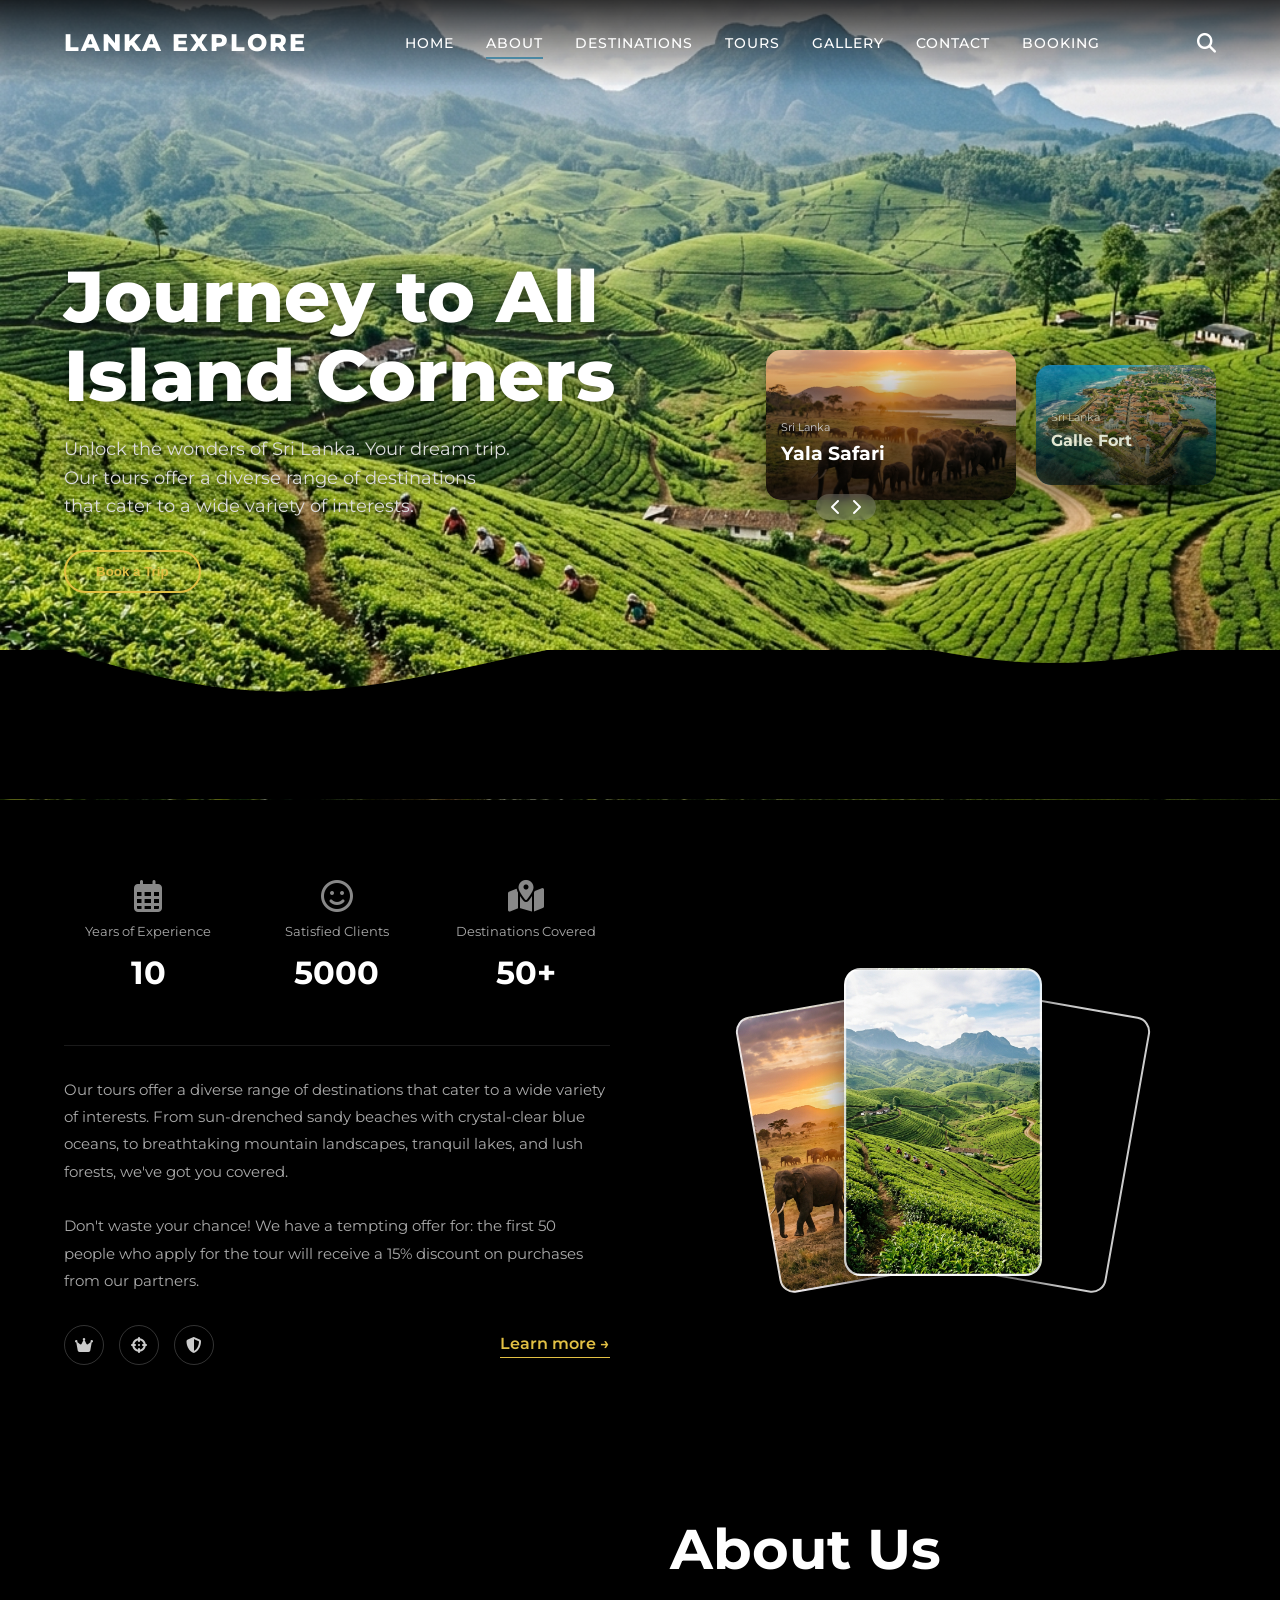
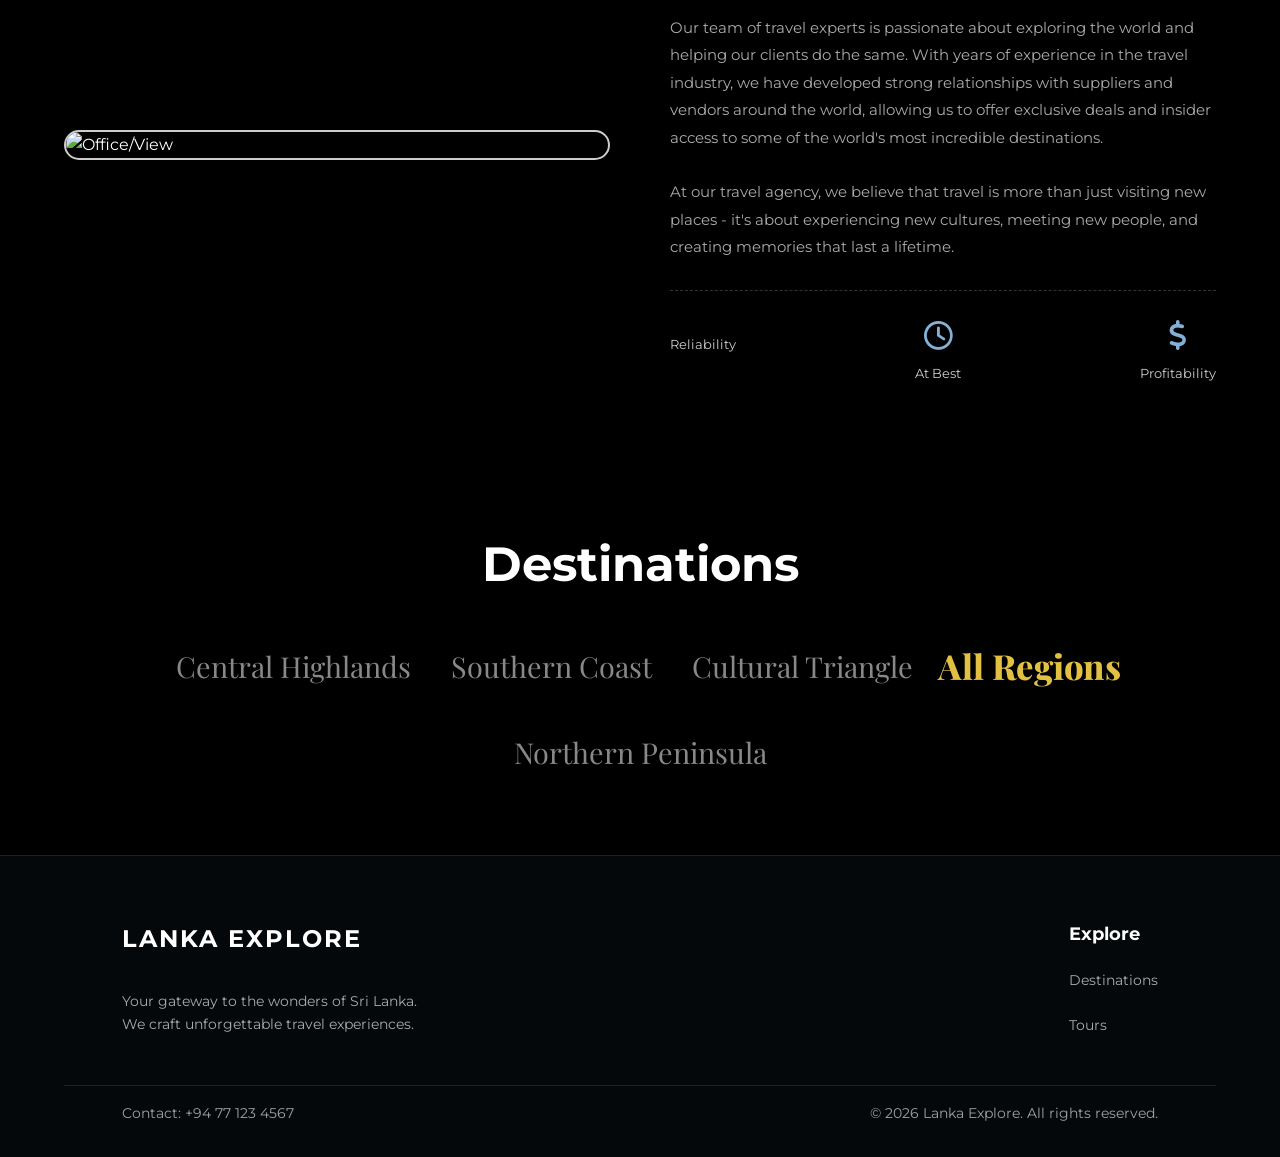
==== commit fd58e7a2: "last enhnacement" ====
--- a/about.html
+++ b/about.html
@@ -267,8 +267,8 @@
         <section class="about-hero">
             <div class="about-hero-content">
                 <div class="about-hero-left">
-                    <h1 class="about-hero-title">Journey to All World Corners</h1>
-                    <p class="about-hero-desc">Unlock the wonders of the world. Your dream trip. Our tours offer a diverse range of destinations that cater to a wide variety of interests.</p>
+                    <h1 class="about-hero-title">Journey to All Island Corners</h1>
+                    <p class="about-hero-desc">Unlock the wonders of Sri Lanka. Your dream trip. Our tours offer a diverse range of destinations that cater to a wide variety of interests.</p>
                     <button class="btn-outline-yellow">Book a Trip</button>
                 </div>
                 <div class="about-hero-slider">
@@ -307,9 +307,9 @@
                         <h3>5000</h3>
                     </div>
                     <div>
-                        <i class="fas fa-globe-americas"></i>
-                        <p>Countries Covered</p>
-                        <h3>100</h3>
+                        <i class="fas fa-map-marked-alt"></i>
+                        <p>Destinations Covered</p>
+                        <h3>50+</h3>
                     </div>
                 </div>
                 <p class="stats-desc">Our tours offer a diverse range of destinations that cater to a wide variety of interests. From sun-drenched sandy beaches with crystal-clear blue oceans, to breathtaking mountain landscapes, tranquil lakes, and lush forests, we've got you covered.<br><br>Don't waste your chance! We have a tempting offer for: the first 50 people who apply for the tour will receive a 15% discount on purchases from our partners.</p>
@@ -360,11 +360,11 @@
         <section class="dest-row">
             <h2>Destinations</h2>
             <div class="dest-list">
-                <span>Australia</span>
-                <span>Africa</span>
-                <span>Europe</span>
-                <span class="active">Asia</span>
-                <span>New Zeland</span>
+                <span>Central Highlands</span>
+                <span>Southern Coast</span>
+                <span>Cultural Triangle</span>
+                <span class="active">All Regions</span>
+                <span>Northern Peninsula</span>
             </div>
         </section>
     </main>
